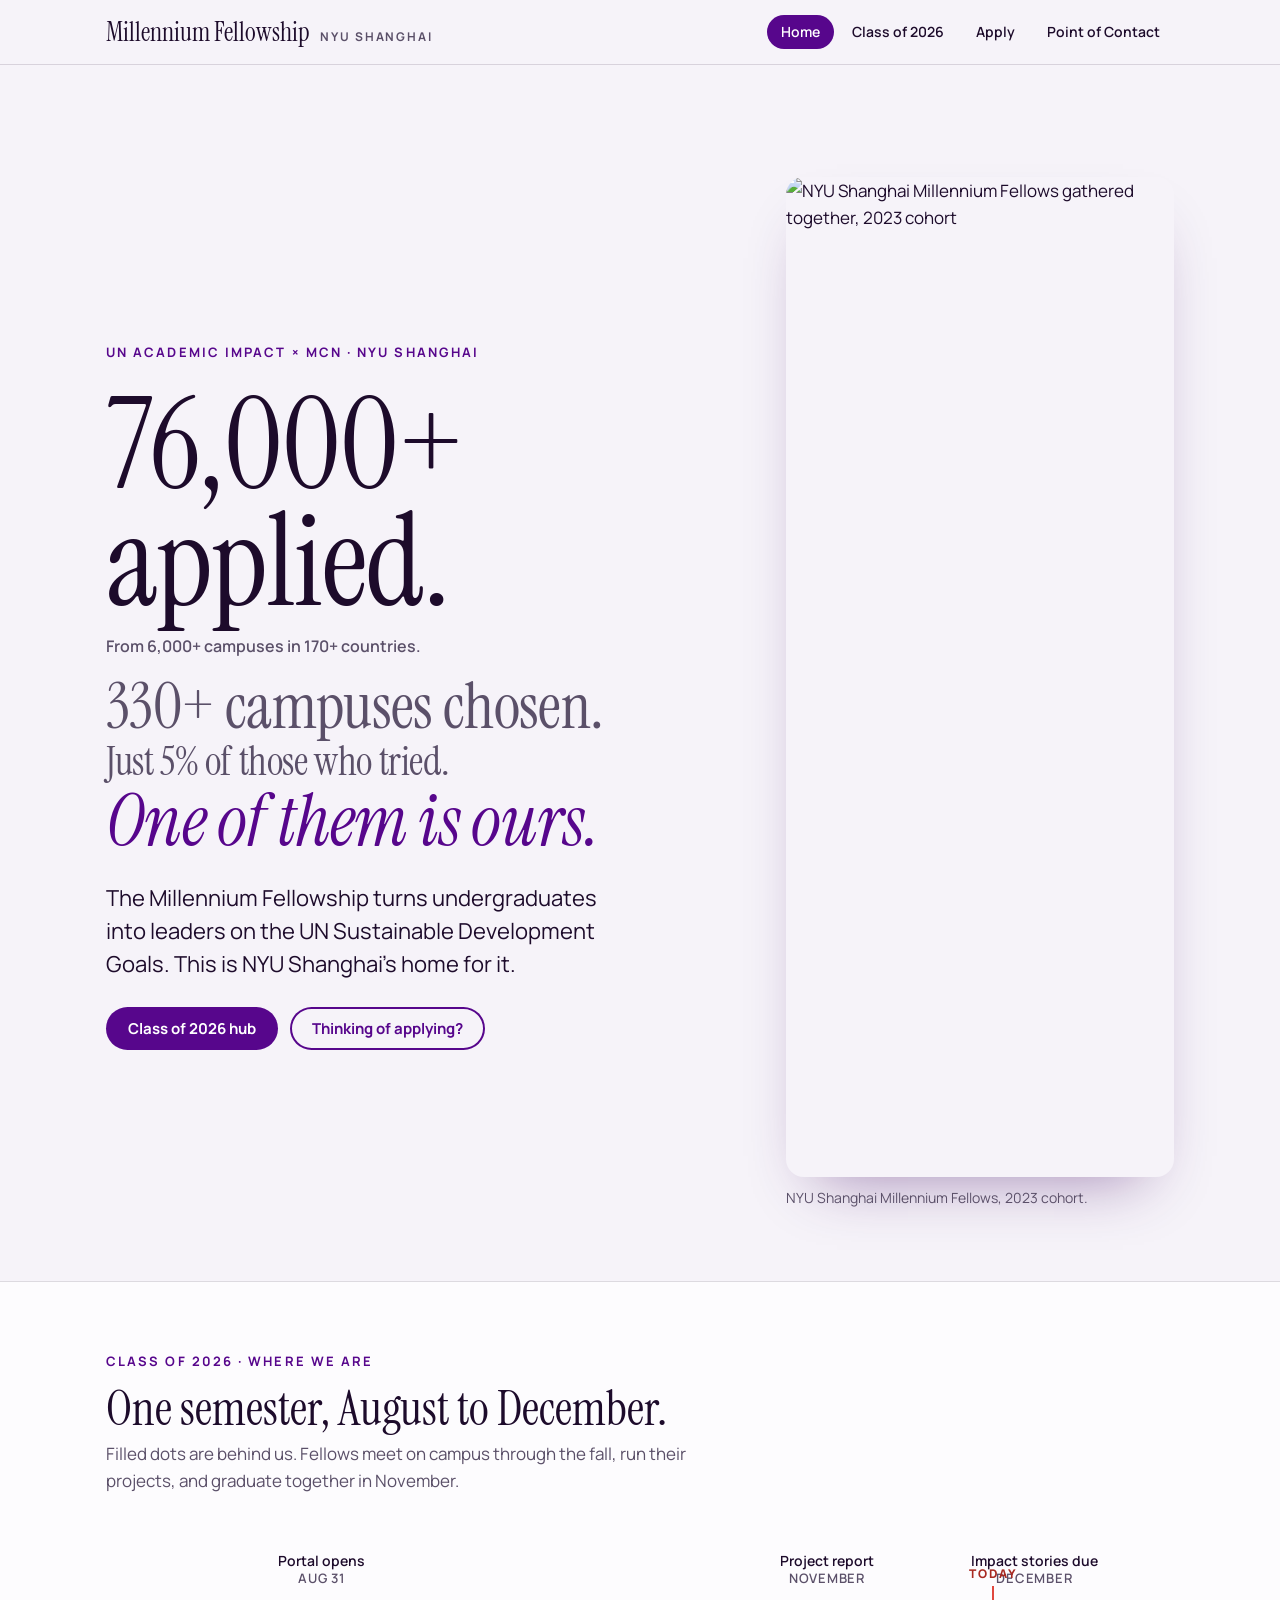
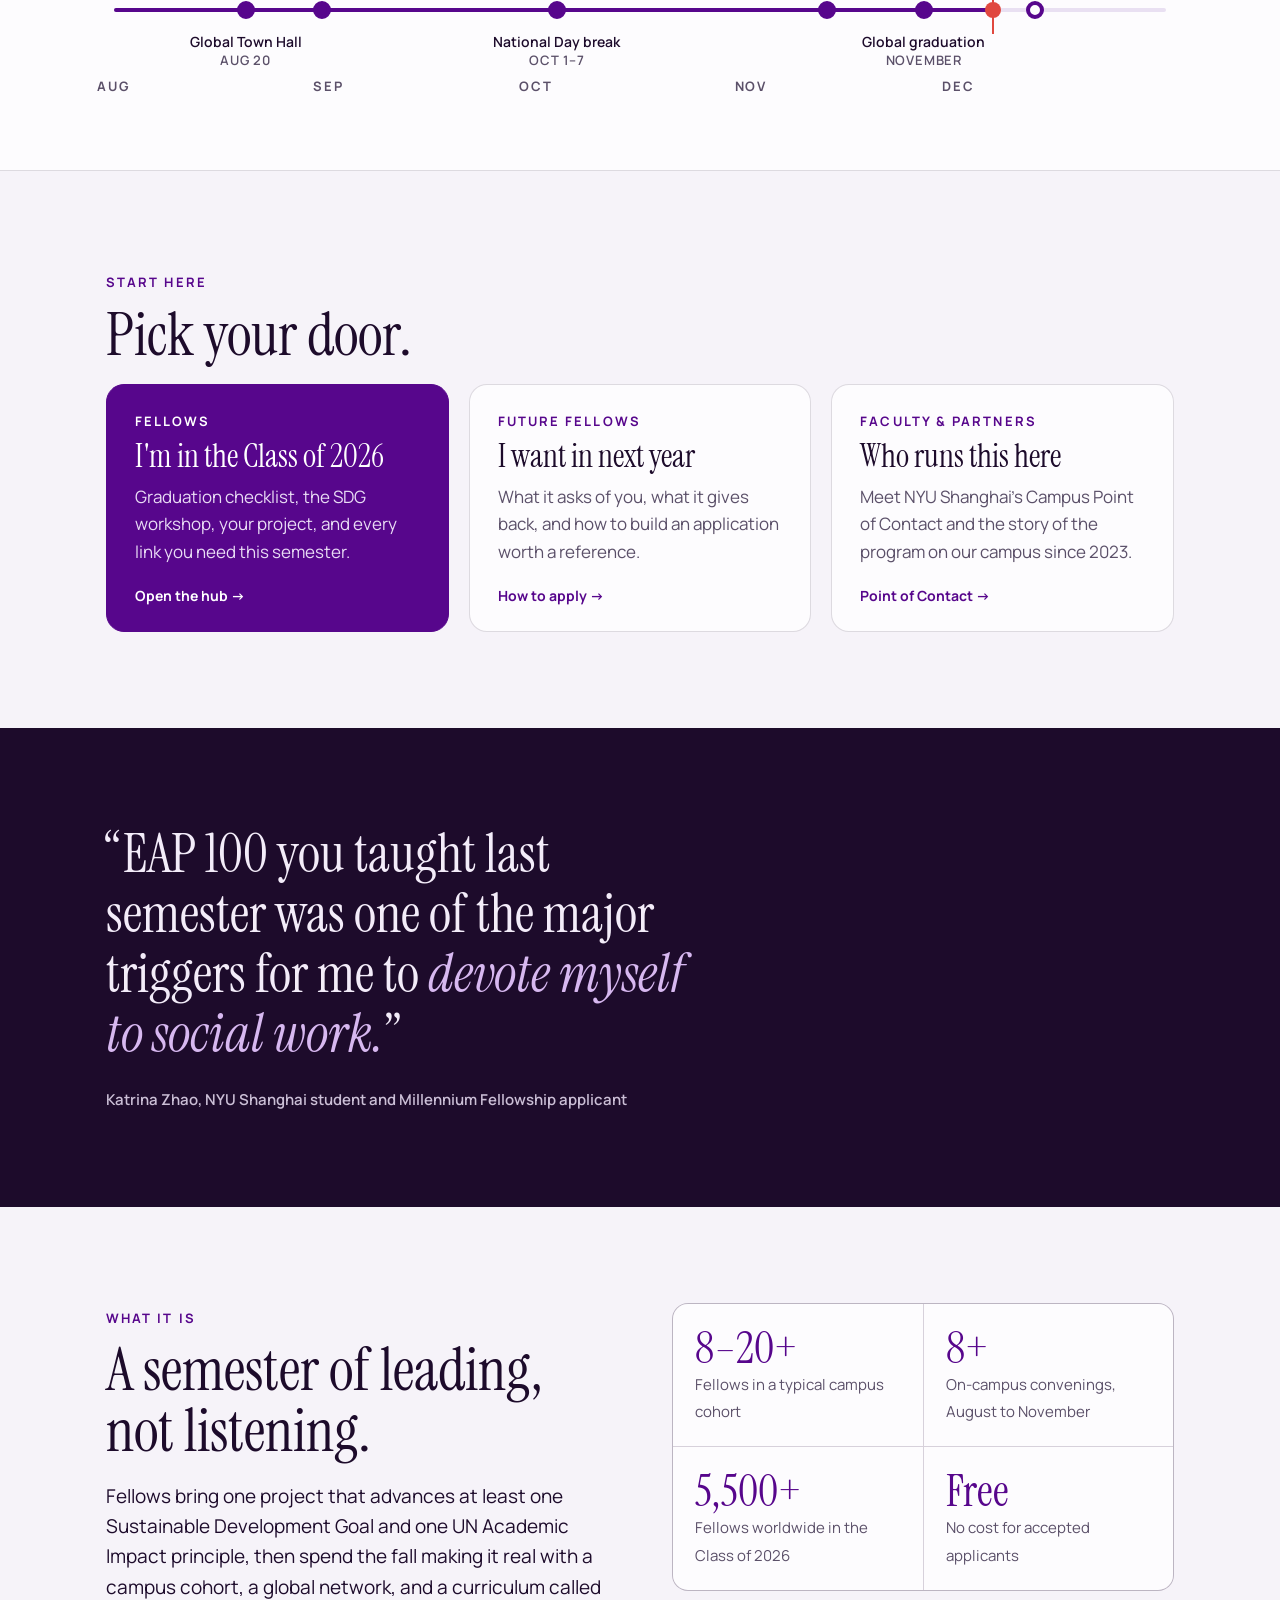
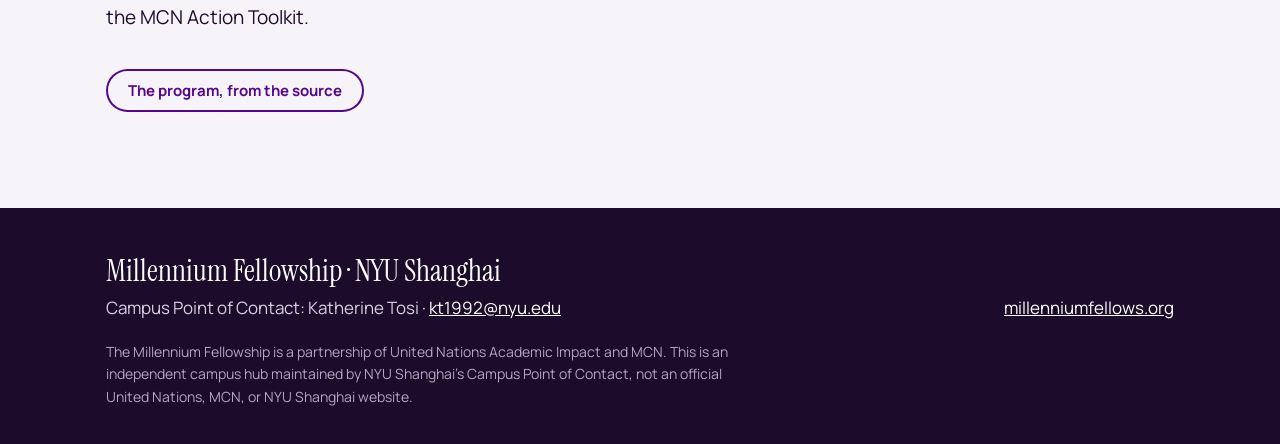
==== index.html @ 7c90a8a5 "Build NYU Shanghai Millennium Fellowship hub: homepage, styles, timeline script" ====
<!DOCTYPE html>
<html lang="en">
<head>
<meta charset="utf-8">
<meta name="viewport" content="width=device-width, initial-scale=1">
<title>Millennium Fellowship · NYU Shanghai</title>
<meta name="description" content="NYU Shanghai's campus hub for the UN Academic Impact and MCN Millennium Fellowship: the Class of 2026, how to apply, and who to talk to.">
<meta property="og:title" content="Millennium Fellowship · NYU Shanghai">
<meta property="og:description" content="NYU Shanghai's campus hub for the UN Academic Impact and MCN Millennium Fellowship: the Class of 2026, how to apply, and who to talk to.">
<meta property="og:image" content="https://thefutureofwork.github.io/katherinetosi/millennium-fellowship.jpg.png">
<meta name="theme-color" content="#57068c">
<link rel="preconnect" href="https://fonts.googleapis.com"><link rel="preconnect" href="https://fonts.gstatic.com" crossorigin><link rel="stylesheet" href="https://fonts.googleapis.com/css2?family=Instrument+Serif:ital@0;1&family=Manrope:wght@400;600;700;800&display=swap">
<link rel="stylesheet" href="style.css">
</head>
<body>
<a class="skip" href="#main">Skip to content</a>
<header class="mast"><div class="wrap mast-in">
<a class="brand" href="index.html"><b>Millennium Fellowship</b><span>NYU Shanghai</span></a>
<nav aria-label="Main"><a href="index.html" aria-current="page">Home</a><a href="cohort.html">Class of 2026</a><a href="apply.html">Apply</a><a href="contact.html">Point of Contact</a></nav>
</div></header>
<main id="main">
<section class="hero"><div class="wrap hero-grid">
<div>
<span class="label">UN Academic Impact × MCN · NYU Shanghai</span>
<ol class="funnel" aria-label="Class of 2026 selection">
<li>76,000+ applied.<small>From 6,000+ campuses in 170+ countries.</small></li>
<li>330+ campuses chosen.</li>
<li>Just 5% of those who tried.</li>
<li>One of them is ours.</li>
</ol>
<p class="lede">The Millennium Fellowship turns undergraduates into leaders on the UN Sustainable Development Goals. This is NYU Shanghai's home for it.</p>
<div class="btns"><a class="btn" href="cohort.html">Class of 2026 hub</a><a class="btn ghost" href="apply.html">Thinking of applying?</a></div>
</div>
<div class="hero-photo"><figure>
<img src="https://thefutureofwork.github.io/katherinetosi/millennium-fellowship.jpg.png" alt="NYU Shanghai Millennium Fellows gathered together, 2023 cohort" width="800" height="1000">
<figcaption>NYU Shanghai Millennium Fellows, 2023 cohort.</figcaption>
</figure></div>
</div></section>
<section class="semester" aria-labelledby="sem-h"><div class="wrap">
<span class="label">Class of 2026 · where we are</span>
<h2 id="sem-h">One semester, August to December.</h2>
<p class="sub">Filled dots are behind us. Fellows meet on campus through the fall, run their projects, and graduate together in November.</p>
<div class="track" role="img" aria-label="Class of 2026 timeline: Global Town Hall August 20, portal opens August 31, National Day break October 1 to 7, project report and global graduation in November, impact stories submitted by December.">
<div class="rail"></div><div class="done"></div>
<span class="month" data-date="2026-08-01" aria-hidden="true">Aug</span><span class="month" data-date="2026-09-01" aria-hidden="true">Sep</span><span class="month" data-date="2026-10-01" aria-hidden="true">Oct</span><span class="month" data-date="2026-11-01" aria-hidden="true">Nov</span><span class="month" data-date="2026-12-01" aria-hidden="true">Dec</span>
<div class="stop" data-date="2026-08-20"><span>Global Town Hall<em>Aug 20</em></span></div>
<div class="stop up" data-date="2026-08-31"><span>Portal opens<em>Aug 31</em></span></div>
<div class="stop" data-date="2026-10-04"><span>National Day break<em>Oct 1–7</em></span></div>
<div class="stop up" data-date="2026-11-12"><span>Project report<em>November</em></span></div>
<div class="stop" data-date="2026-11-26"><span>Global graduation<em>November</em></span></div>
<div class="stop up" data-date="2026-12-12"><span>Impact stories due<em>December</em></span></div>
<div class="now" aria-hidden="true"><b>Today</b></div>
</div>
</div></section>
<section class="section"><div class="wrap">
<span class="label">Start here</span>
<h2>Pick your door.</h2>
<div class="doors">
<a class="door feature" href="cohort.html"><span class="label">Fellows</span><h3>I'm in the Class of 2026</h3><p>Graduation checklist, the SDG workshop, your project, and every link you need this semester.</p><span class="go">Open the hub →</span></a>
<a class="door" href="apply.html"><span class="label">Future fellows</span><h3>I want in next year</h3><p>What it asks of you, what it gives back, and how to build an application worth a reference.</p><span class="go">How to apply →</span></a>
<a class="door" href="contact.html"><span class="label">Faculty &amp; partners</span><h3>Who runs this here</h3><p>Meet NYU Shanghai's Campus Point of Contact and the story of the program on our campus since 2023.</p><span class="go">Point of Contact →</span></a>
</div>
</div></section>
<section class="quote"><div class="wrap">
<blockquote>“EAP 100 you taught last semester was one of the major triggers for me to <em>devote myself to social work.</em>”</blockquote>
<cite>Katrina Zhao, NYU Shanghai student and Millennium Fellowship applicant</cite>
</div></section>
<section class="section"><div class="wrap split">
<div>
<span class="label">What it is</span>
<h2>A semester of leading, not listening.</h2>
<p class="intro">Fellows bring one project that advances at least one Sustainable Development Goal and one UN Academic Impact principle, then spend the fall making it real with a campus cohort, a global network, and a curriculum called the MCN Action Toolkit.</p>
<a class="btn ghost" href="https://www.millenniumfellows.org/fellowship" target="_blank" rel="noopener">The program, from the source</a>
</div>
<div class="facts">
<div><b>8–20+</b><span>Fellows in a typical campus cohort</span></div>
<div><b>8+</b><span>On-campus convenings, August to November</span></div>
<div><b>5,500+</b><span>Fellows worldwide in the Class of 2026</span></div>
<div><b>Free</b><span>No cost for accepted applicants</span></div>
</div>
</div></section>

</main>
<footer><div class="wrap">
<div class="foot">
<div><b>Millennium Fellowship · NYU Shanghai</b>Campus Point of Contact: Katherine Tosi · <a href="mailto:kt1992@nyu.edu">kt1992@nyu.edu</a></div>
<div><a href="https://www.millenniumfellows.org/" target="_blank" rel="noopener">millenniumfellows.org</a></div>
</div>
<small>The Millennium Fellowship is a partnership of United Nations Academic Impact and MCN. This is an independent campus hub maintained by NYU Shanghai's Campus Point of Contact, not an official United Nations, MCN, or NYU Shanghai website.</small>
</div></footer>
<script src="site.js"></script>
</body>
</html>
---- style.css ----
/* NYU Shanghai · Millennium Fellowship hub
   Type: Instrument Serif (display) + Manrope (text/UI)
   Color: NYU violet leads; coral marks "now" only. */
:root{
  --violet:#57068c; --violet-deep:#3b0460; --ink:#1d0b2b; --paper:#f6f3f9; --card:#fdfcfe;
  --muted:#5b5069; --line:rgba(29,11,43,.14); --coral:#e0483f; --coral-text:#a82a22; --lilac:#e9e0f2;
  --serif:"Instrument Serif",Georgia,serif; --sans:"Manrope",system-ui,sans-serif;
}
*{box-sizing:border-box}
html{scroll-behavior:smooth}
body{margin:0;background:var(--paper);color:var(--ink);font:17px/1.6 var(--sans);-webkit-font-smoothing:antialiased}
img{max-width:100%;display:block}
a{color:var(--violet)}
a:focus-visible,button:focus-visible,summary:focus-visible,input:focus-visible{outline:3px solid var(--coral);outline-offset:3px;border-radius:4px}
.wrap{max-width:1180px;margin:0 auto;padding:0 clamp(20px,5vw,56px)}
.skip{position:absolute;left:-999px;top:8px;background:var(--ink);color:#fff;padding:10px 16px;z-index:50}
.skip:focus{left:12px}
.label{font:700 13px/1.3 var(--sans);letter-spacing:.16em;text-transform:uppercase;color:var(--violet)}

/* masthead */
.mast{position:sticky;top:0;z-index:20;background:rgba(246,243,249,.94);backdrop-filter:blur(10px);border-bottom:1px solid var(--line)}
.mast-in{display:flex;align-items:center;justify-content:space-between;gap:20px;min-height:64px}
.brand{display:flex;align-items:baseline;gap:10px;text-decoration:none;color:var(--ink)}
.brand b{font:400 26px/1 var(--serif)}
.brand span{font:700 12px/1 var(--sans);letter-spacing:.16em;text-transform:uppercase;color:var(--muted)}
.mast nav{display:flex;gap:4px;overflow-x:auto}
.mast nav a{font:600 14px/1 var(--sans);color:var(--ink);text-decoration:none;padding:10px 14px;border-radius:999px;white-space:nowrap}
.mast nav a:hover{background:var(--lilac)}
.mast nav a[aria-current="page"]{background:var(--violet);color:#fff}
@media(max-width:820px){.mast-in{flex-direction:column;align-items:flex-start;gap:6px;padding-top:12px;padding-bottom:10px}.brand span{display:none}.mast nav{max-width:calc(100% + 14px);margin-left:-14px}}

/* hero funnel */
.hero{padding:clamp(56px,9vw,112px) 0 clamp(40px,6vw,72px)}
.hero-grid{display:grid;grid-template-columns:minmax(0,1.35fr) minmax(0,.85fr);gap:clamp(32px,5vw,72px);align-items:center}
.funnel{margin:22px 0 0;padding:0;list-style:none}
.funnel li{font-family:var(--serif);line-height:.92;letter-spacing:-.01em;opacity:0;transform:translateY(14px);animation:rise .9s cubic-bezier(.2,.7,.2,1) forwards}
.funnel li:nth-child(1){font-size:clamp(58px,10vw,132px);animation-delay:.05s}
.funnel li:nth-child(2){font-size:clamp(36px,5vw,66px);color:var(--muted);animation-delay:.35s}
.funnel li:nth-child(3){font-size:clamp(26px,3.2vw,40px);margin-top:.15em;color:var(--muted);animation-delay:.65s}
.funnel li:nth-child(4){font-size:clamp(40px,5.6vw,74px);color:var(--violet);font-style:italic;margin-top:.12em;animation-delay:1s}
.funnel small{display:block;font:600 16px/1.4 var(--sans);letter-spacing:0;color:var(--muted);margin:14px 0 20px}
@keyframes rise{to{opacity:1;transform:none}}
.hero-photo figure{margin:0}
.hero-photo img{border-radius:18px;aspect-ratio:4/5;object-fit:cover;width:100%;box-shadow:0 30px 60px -30px rgba(59,4,96,.45)}
.hero-photo figcaption{font-size:14px;color:var(--muted);margin-top:10px}
.lede{font-size:clamp(19px,2vw,22px);line-height:1.5;max-width:40ch;margin:28px 0 0}
@media(max-width:900px){.hero-grid{grid-template-columns:minmax(0,1fr)}.hero-photo img{aspect-ratio:16/10}}

/* semester line: the signature */
.semester{padding:clamp(40px,6vw,64px) 0;border-top:1px solid var(--line);border-bottom:1px solid var(--line);background:var(--card)}
.semester h2{font:400 clamp(32px,4vw,48px)/1.05 var(--serif);margin:10px 0 6px}
.semester p.sub{color:var(--muted);margin:0 0 36px;max-width:60ch}
.track{position:relative;height:176px;margin:0 8px}
.track .rail{position:absolute;left:0;right:0;top:78px;height:4px;border-radius:4px;background:var(--lilac)}
.track .done{position:absolute;left:0;top:78px;height:4px;border-radius:4px;background:var(--violet);width:0;transition:width 1.6s cubic-bezier(.2,.7,.2,1)}
.month{position:absolute;top:150px;transform:translateX(-50%);font:700 13px/1 var(--sans);letter-spacing:.14em;text-transform:uppercase;color:var(--muted)}
.stop{position:absolute;top:71px;width:18px;height:18px;margin-left:-9px;border-radius:50%;background:var(--card);border:4px solid var(--violet)}
.stop span{position:absolute;top:28px;left:50%;transform:translateX(-50%);width:max-content;max-width:150px;text-align:center;font:600 14px/1.3 var(--sans);color:var(--ink)}
.stop.up span{top:auto;bottom:28px}
.stop em{display:block;font:600 13px/1.3 var(--sans);font-style:normal;letter-spacing:.06em;text-transform:uppercase;color:var(--muted)}
.stop.past{background:var(--violet)}
.now{position:absolute;top:56px;margin-left:-1px;width:2px;height:48px;background:var(--coral);opacity:0;transition:left 1.6s cubic-bezier(.2,.7,.2,1),opacity .4s}
.now::before{content:"";position:absolute;left:-7px;top:16px;width:16px;height:16px;border-radius:50%;background:var(--coral);box-shadow:0 0 0 0 rgba(224,72,63,.5);animation:pulse 2.6s ease-out infinite}
.now b{position:absolute;top:-18px;left:50%;transform:translateX(-50%);font:800 12px/1 var(--sans);letter-spacing:.16em;text-transform:uppercase;color:var(--coral-text);white-space:nowrap}
@keyframes pulse{0%{box-shadow:0 0 0 0 rgba(224,72,63,.45)}80%,100%{box-shadow:0 0 0 14px rgba(224,72,63,0)}}
@media(prefers-reduced-motion:reduce){*{animation:none!important;transition:none!important}.funnel li{opacity:1;transform:none}}
@media(max-width:700px){
  .track{height:auto;margin:0;padding-left:28px}
  .track .rail,.track .done{left:6px;right:auto;top:0;bottom:0;width:4px;height:auto}
  .track .done{height:0;width:4px;transition:height 1.6s cubic-bezier(.2,.7,.2,1)}
  .month{display:none}
  .stop{position:relative;top:auto;left:auto!important;margin:0 0 38px -31px;display:block}
  .stop span,.stop.up span{position:absolute;top:-4px;bottom:auto;left:30px;transform:none;text-align:left;max-width:none}
  .now{display:none}
}

/* sections */
.section{padding:clamp(56px,8vw,96px) 0}
.section h2{font:400 clamp(36px,5vw,60px)/1.02 var(--serif);margin:10px 0 18px;max-width:18ch}
.section .intro{font-size:19px;max-width:58ch;color:var(--ink);margin:0 0 36px}
.doors{display:grid;grid-template-columns:repeat(3,1fr);gap:20px}
.door{display:flex;flex-direction:column;gap:10px;padding:28px;border-radius:18px;background:var(--card);border:1px solid var(--line);text-decoration:none;color:var(--ink);transition:transform .25s,box-shadow .25s,border-color .25s}
.door:hover{transform:translateY(-4px);box-shadow:0 22px 40px -26px rgba(59,4,96,.5);border-color:var(--violet)}
.door h3{font:400 32px/1.05 var(--serif);margin:0}
.door p{margin:0;color:var(--muted)}
.door .go{margin-top:auto;padding-top:14px;font:700 14px/1 var(--sans);color:var(--violet)}
.door.feature{background:var(--violet);color:#fff;border-color:var(--violet)}
.door.feature p{color:#e9dcf5}.door.feature .go,.door.feature .label{color:#fff}
@media(max-width:900px){.doors{grid-template-columns:1fr}}

.quote{background:var(--ink);color:#f3ecf9;padding:clamp(56px,8vw,96px) 0}
.quote blockquote{margin:0;font:400 clamp(30px,4.2vw,54px)/1.12 var(--serif);max-width:24ch}
.quote blockquote em{color:#d7b8f0}
.quote cite{display:block;margin-top:24px;font:600 15px/1.5 var(--sans);font-style:normal;color:#cbbfd6}

.split{display:grid;grid-template-columns:1fr 1fr;gap:clamp(32px,5vw,72px);align-items:start}
@media(max-width:900px){.split{grid-template-columns:minmax(0,1fr)}}
.facts{display:grid;grid-template-columns:repeat(2,1fr);gap:1px;background:var(--line);border:1px solid var(--line);border-radius:16px;overflow:hidden}
.facts div{background:var(--card);padding:22px}
.facts b{display:block;font:400 44px/1 var(--serif);color:var(--violet)}
.facts span{font-size:15px;color:var(--muted)}

/* page head */
.pagehead{padding:clamp(56px,8vw,96px) 0 clamp(28px,4vw,44px)}
.pagehead h1{font:400 clamp(48px,8vw,104px)/.95 var(--serif);margin:12px 0 18px;letter-spacing:-.01em}
.pagehead h1 em{color:var(--violet)}
.pagehead p{font-size:clamp(19px,2vw,22px);max-width:52ch;margin:0}

/* checklist */
.checklist{list-style:none;margin:0;padding:0;display:grid;gap:10px}
.checklist li{background:var(--card);border:1px solid var(--line);border-radius:14px}
.checklist label{display:grid;grid-template-columns:28px 1fr auto;gap:14px;align-items:start;padding:16px 18px;cursor:pointer}
.checklist input{appearance:none;width:24px;height:24px;margin:2px 0 0;border:2px solid var(--violet);border-radius:7px;display:grid;place-content:center;cursor:pointer;transition:background .2s}
.checklist input::after{content:"";width:11px;height:6px;border-left:3px solid #fff;border-bottom:3px solid #fff;transform:rotate(-45deg) translate(1px,-1px) scale(0);transition:transform .2s}
.checklist input:checked{background:var(--violet)}
.checklist input:checked::after{transform:rotate(-45deg) translate(1px,-1px) scale(1)}
.checklist strong{display:block;font-weight:700}
.checklist small{display:block;color:var(--muted);font-size:15px}
.checklist .when{font:700 13px/1.4 var(--sans);letter-spacing:.08em;text-transform:uppercase;color:var(--muted);white-space:nowrap}
.checklist li:has(input:checked) strong{text-decoration:line-through;text-decoration-color:var(--violet);text-decoration-thickness:2px}
.progress{font:600 15px/1 var(--sans);color:var(--muted);margin:0 0 16px}
.progress b{color:var(--violet)}
.tag{display:inline-block;font:700 12px/1 var(--sans);letter-spacing:.08em;text-transform:uppercase;background:var(--lilac);color:var(--violet-deep);padding:5px 8px;border-radius:6px;margin-top:6px}

.panel{background:var(--card);border:1px solid var(--line);border-radius:18px;padding:clamp(24px,3vw,36px)}
.panel h3{font:400 30px/1.1 var(--serif);margin:0 0 10px}
.panel ul{padding-left:20px;margin:10px 0 0}.panel li{margin:6px 0}
.panel.violet{background:var(--violet);color:#fff;border-color:var(--violet)}
.panel.violet a{color:#fff}.panel.violet .label{color:#e5d2f5}

.links{display:grid;grid-template-columns:repeat(auto-fill,minmax(260px,1fr));gap:14px}
.links a{display:block;padding:18px 20px;border-radius:14px;background:var(--card);border:1px solid var(--line);text-decoration:none;color:var(--ink);transition:border-color .2s,transform .2s}
.links a:hover{border-color:var(--violet);transform:translateY(-2px)}
.links b{display:block;font-weight:700}
.links span{font-size:15px;color:var(--muted)}

.steps{list-style:none;counter-reset:s;margin:0;padding:0;display:grid;gap:18px}
.steps li{counter-increment:s;display:grid;grid-template-columns:72px 1fr;gap:18px;padding:24px;background:var(--card);border:1px solid var(--line);border-radius:18px}
.steps li::before{content:counter(s);font:400 64px/.8 var(--serif);color:var(--violet)}
.steps h3{margin:0 0 6px;font:700 19px/1.3 var(--sans)}
.steps p{margin:0;color:var(--muted)}

.faq details{border-top:1px solid var(--line);padding:4px 0}
.faq details:last-child{border-bottom:1px solid var(--line)}
.faq summary{cursor:pointer;list-style:none;display:flex;justify-content:space-between;gap:20px;padding:18px 0;font:400 26px/1.2 var(--serif)}
.faq summary::-webkit-details-marker{display:none}
.faq summary::after{content:"+";font:400 30px/1 var(--sans);color:var(--violet);transition:transform .25s}
.faq details[open] summary::after{transform:rotate(45deg)}
.faq details p{margin:0 0 20px;max-width:64ch;color:var(--ink)}

.btn{display:inline-flex;align-items:center;gap:10px;padding:14px 22px;border-radius:999px;background:var(--violet);color:#fff;text-decoration:none;font:700 15px/1 var(--sans);transition:background .2s,transform .2s}
.btn:hover{background:var(--violet-deep);transform:translateY(-2px)}
.btn.ghost{background:transparent;color:var(--violet);box-shadow:inset 0 0 0 2px var(--violet)}
.btn.ghost:hover{background:var(--lilac)}
.btns{display:flex;flex-wrap:wrap;gap:12px;margin-top:26px}

.arc{list-style:none;margin:0;padding:0;border-left:4px solid var(--lilac)}
.arc li{position:relative;padding:0 0 28px 28px}
.arc li::before{content:"";position:absolute;left:-12px;top:4px;width:20px;height:20px;border-radius:50%;background:var(--paper);border:4px solid var(--violet)}
.arc b{display:block;font:400 30px/1 var(--serif);color:var(--violet)}
.arc p{margin:6px 0 0}

footer{background:var(--ink);color:#d9cfe3;padding:48px 0 36px;margin-top:0}
.foot{display:flex;flex-wrap:wrap;justify-content:space-between;gap:24px;align-items:end}
footer b{font:400 30px/1 var(--serif);color:#fff;display:block;margin-bottom:8px}
footer a{color:#fff}
footer small{display:block;color:#b3a6c1;font-size:14px;margin-top:20px;max-width:70ch}
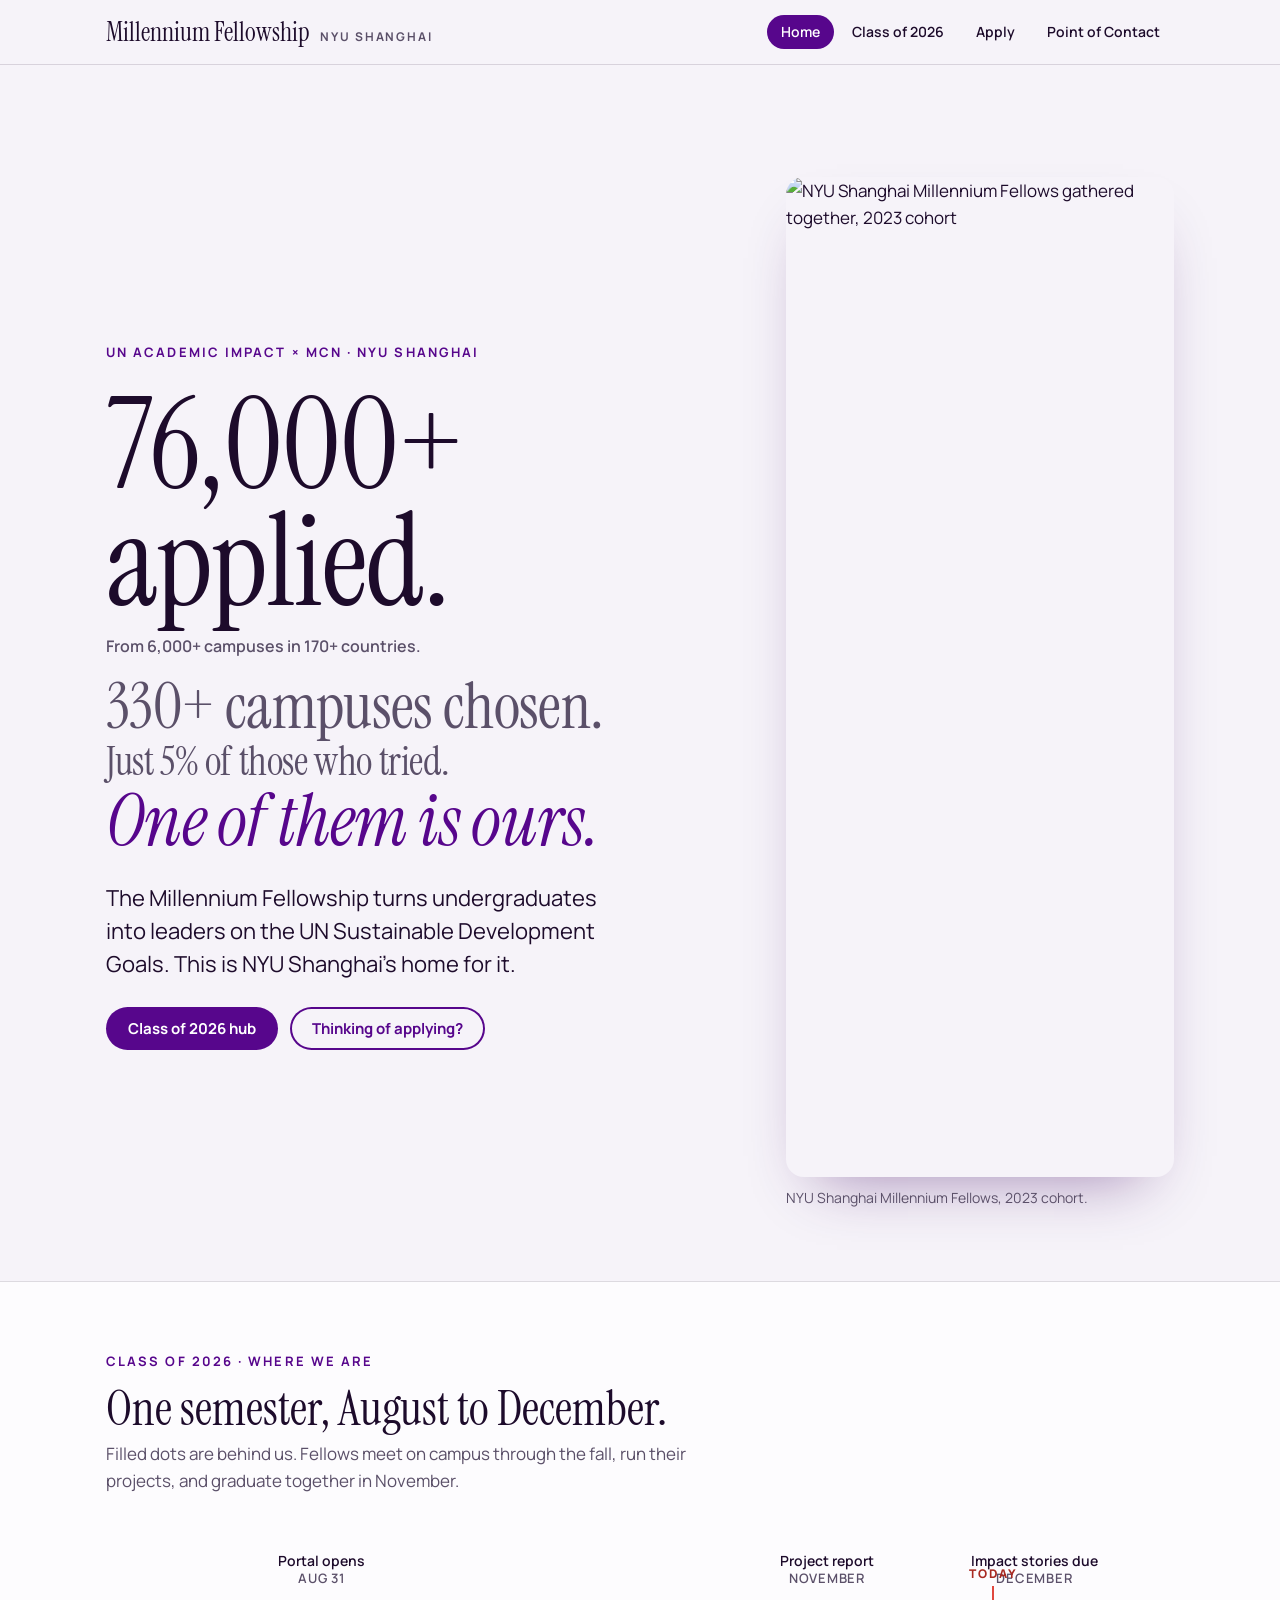
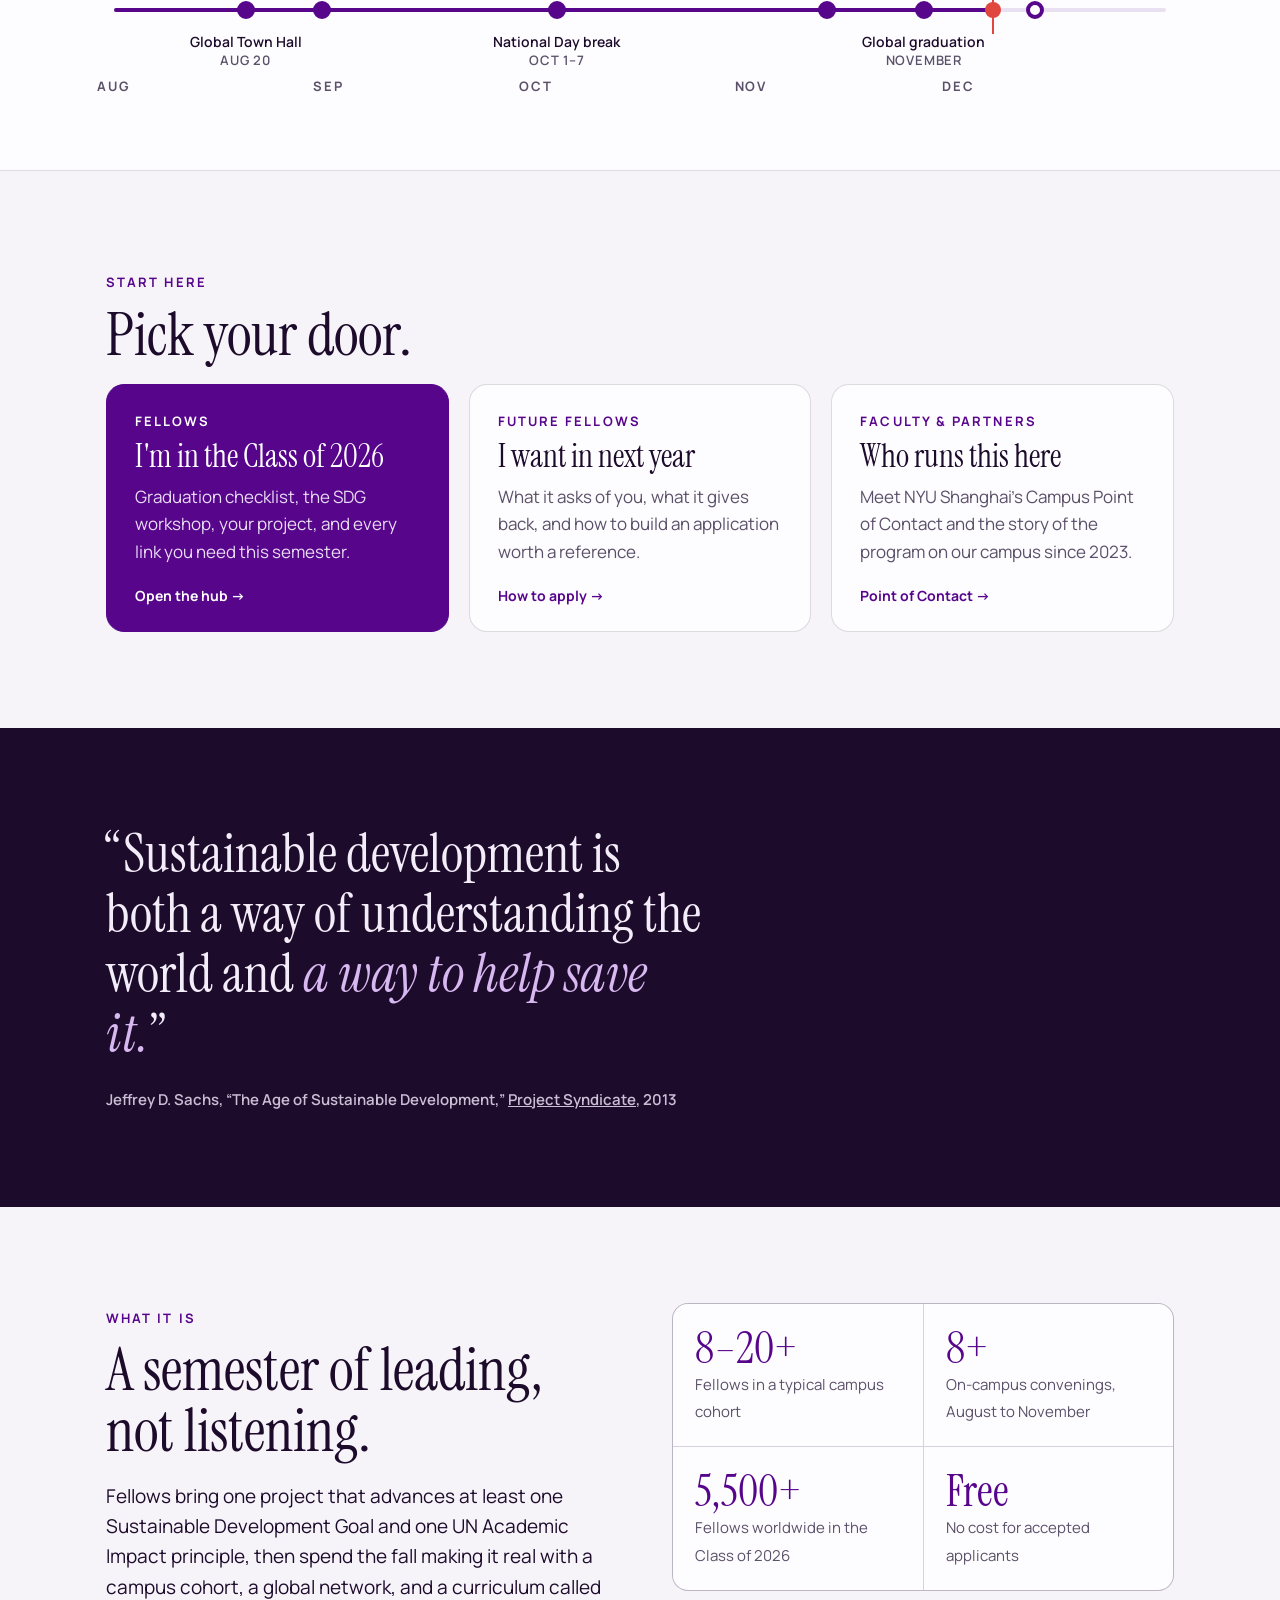
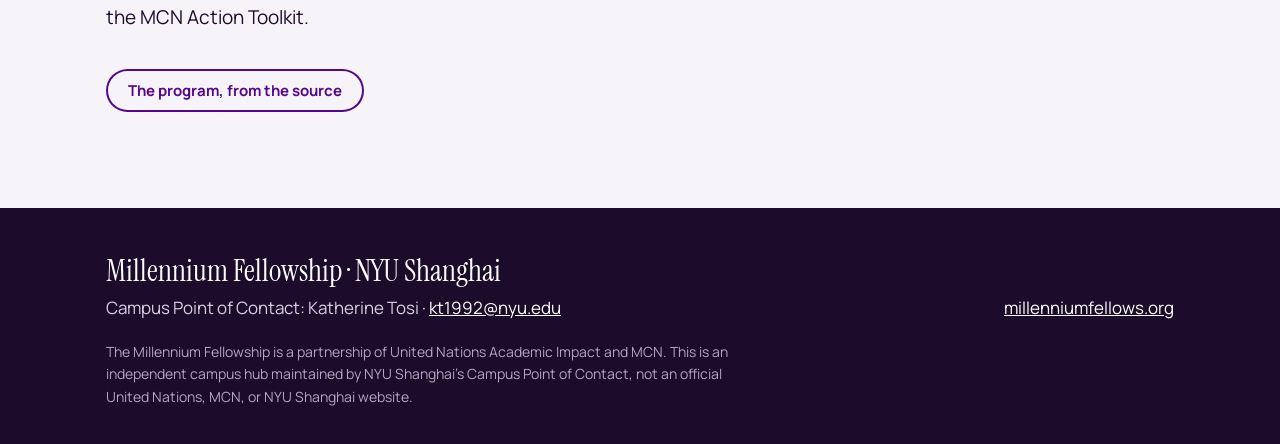
==== commit 5adff467: "Home: replace student quote with Jeffrey Sachs" ====
--- a/index.html
+++ b/index.html
@@ -62,8 +62,8 @@
 </div>
 </div></section>
 <section class="quote"><div class="wrap">
-<blockquote>“EAP 100 you taught last semester was one of the major triggers for me to <em>devote myself to social work.</em>”</blockquote>
-<cite>Katrina Zhao, NYU Shanghai student and Millennium Fellowship applicant</cite>
+<blockquote>“Sustainable development is both a way of understanding the world and <em>a way to help save it.</em>”</blockquote>
+<cite>Jeffrey D. Sachs, “The Age of Sustainable Development,” <a href="https://www.project-syndicate.org/commentary/jeffrey-d--sachs-proposes-a-new-curriculum-for-a-new-era" target="_blank" rel="noopener" style="color:inherit">Project Syndicate</a>, 2013</cite>
 </div></section>
 <section class="section"><div class="wrap split">
 <div>
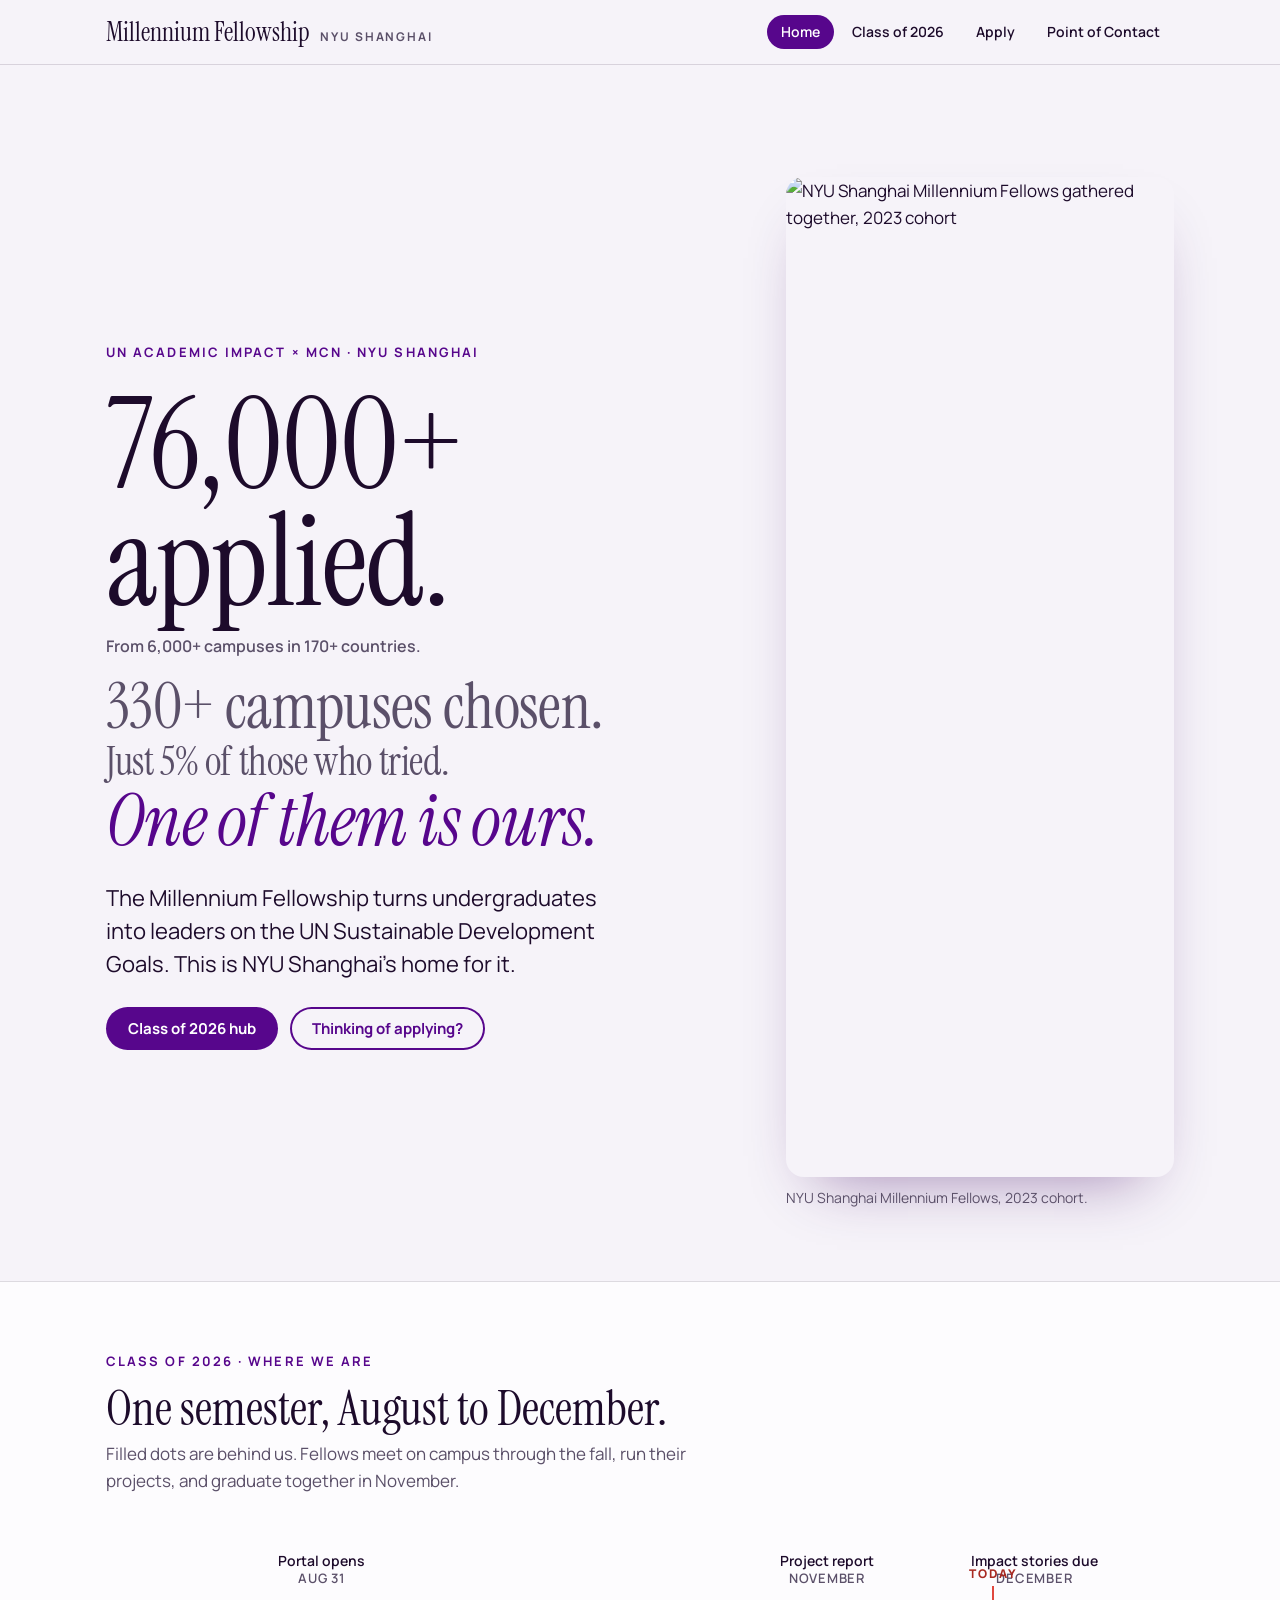
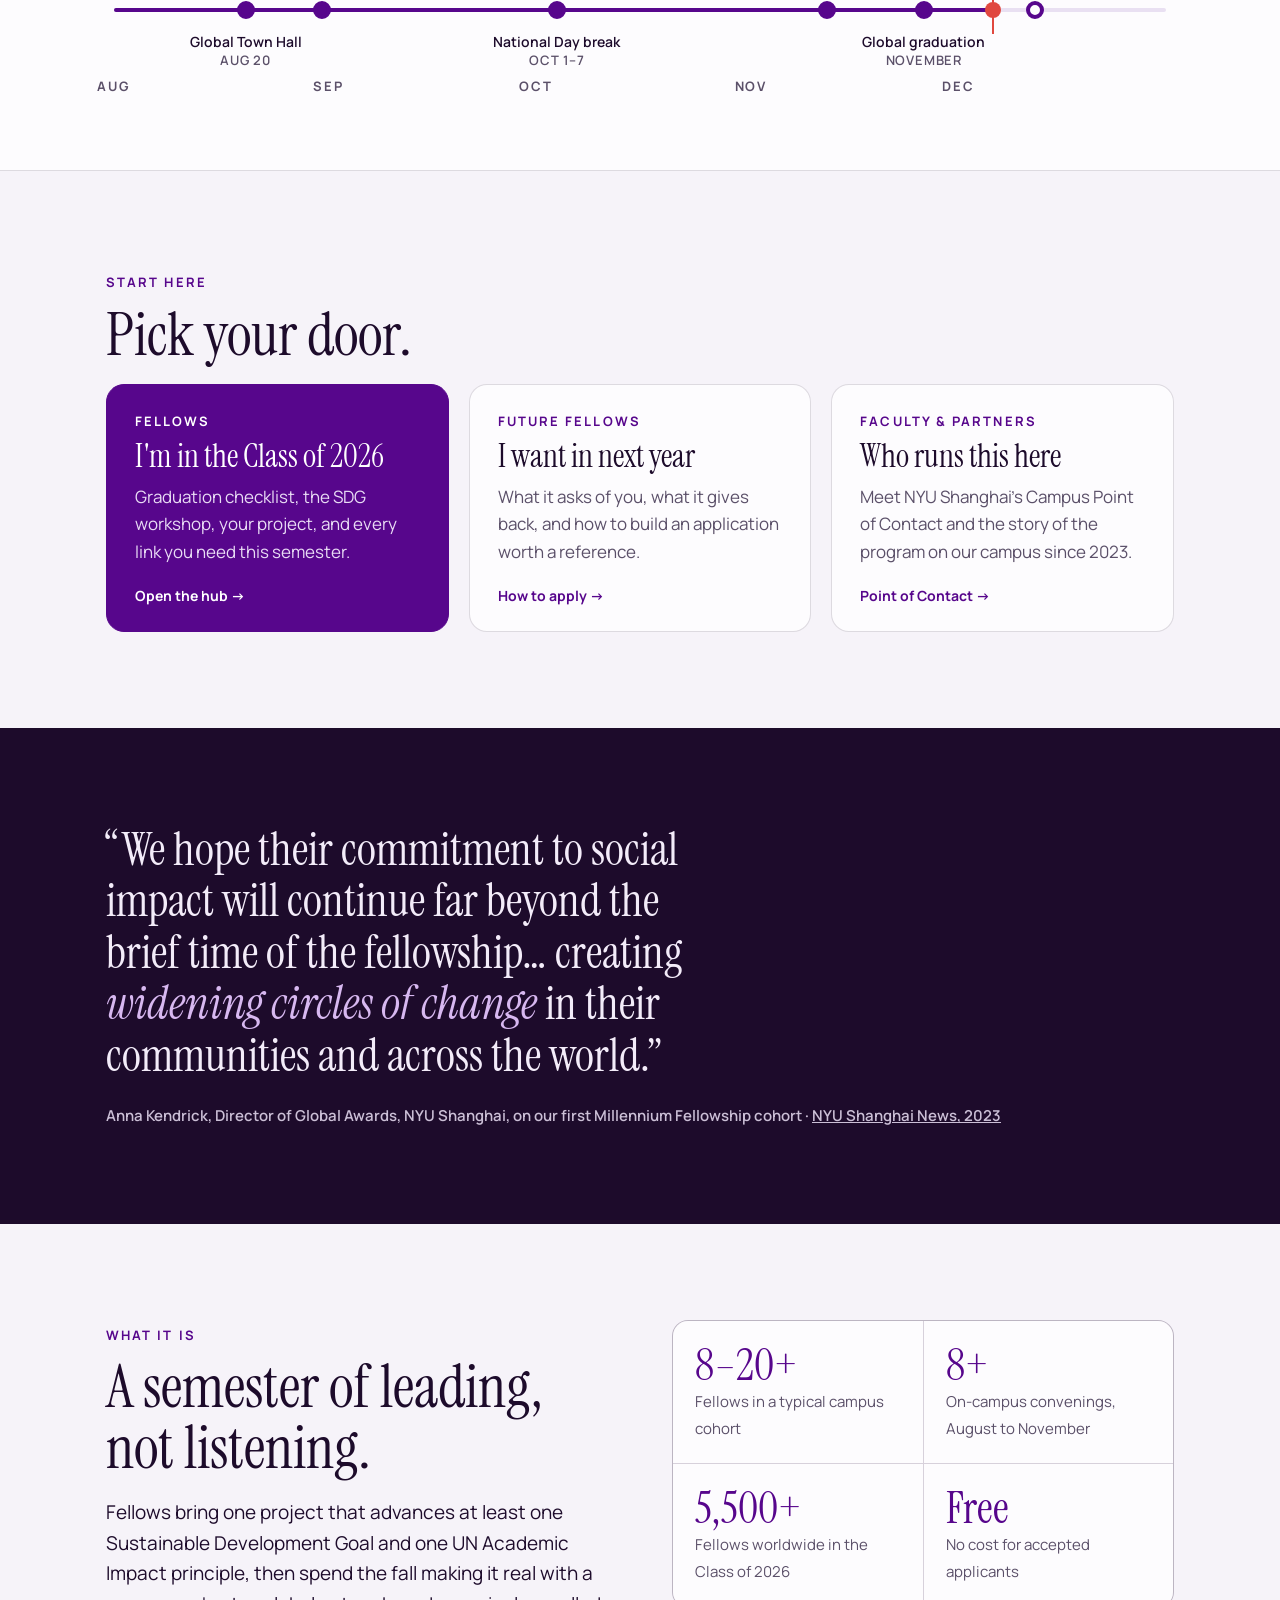
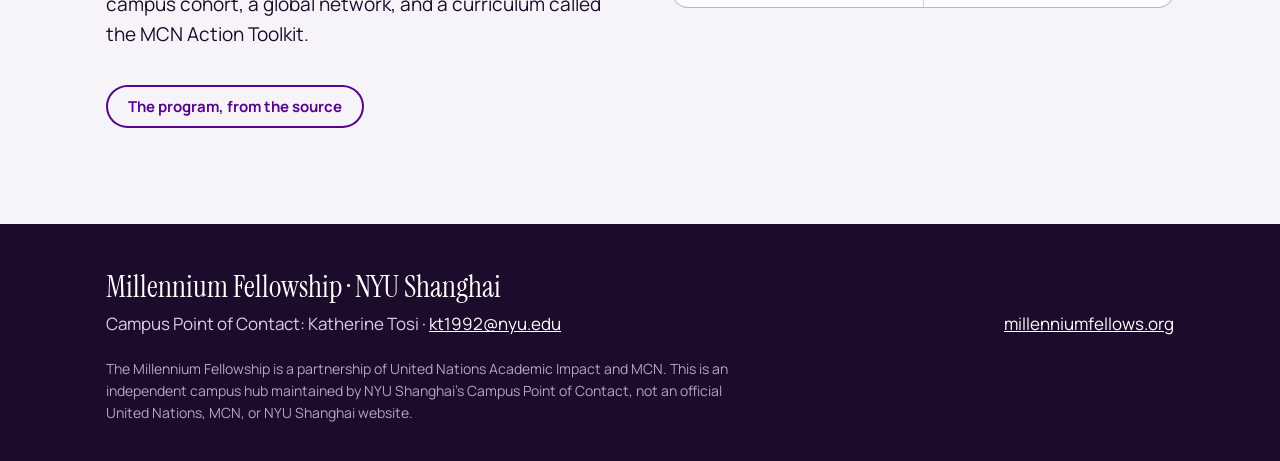
==== commit 75d07162: "Home: NYU Shanghai Global Awards quote" ====
--- a/index.html
+++ b/index.html
@@ -62,8 +62,8 @@
 </div>
 </div></section>
 <section class="quote"><div class="wrap">
-<blockquote>“Sustainable development is both a way of understanding the world and <em>a way to help save it.</em>”</blockquote>
-<cite>Jeffrey D. Sachs, “The Age of Sustainable Development,” <a href="https://www.project-syndicate.org/commentary/jeffrey-d--sachs-proposes-a-new-curriculum-for-a-new-era" target="_blank" rel="noopener" style="color:inherit">Project Syndicate</a>, 2013</cite>
+<blockquote style="font-size:clamp(28px,3.6vw,46px);max-width:30ch">“We hope their commitment to social impact will continue far beyond the brief time of the fellowship… creating <em>widening circles of change</em> in their communities and across the world.”</blockquote>
+<cite>Anna Kendrick, Director of Global Awards, NYU Shanghai, on our first Millennium Fellowship cohort · <a href="https://shanghai.nyu.edu/news/millennium-fellows-make-change-social-impact-forum" target="_blank" rel="noopener" style="color:inherit">NYU Shanghai News, 2023</a></cite>
 </div></section>
 <section class="section"><div class="wrap split">
 <div>
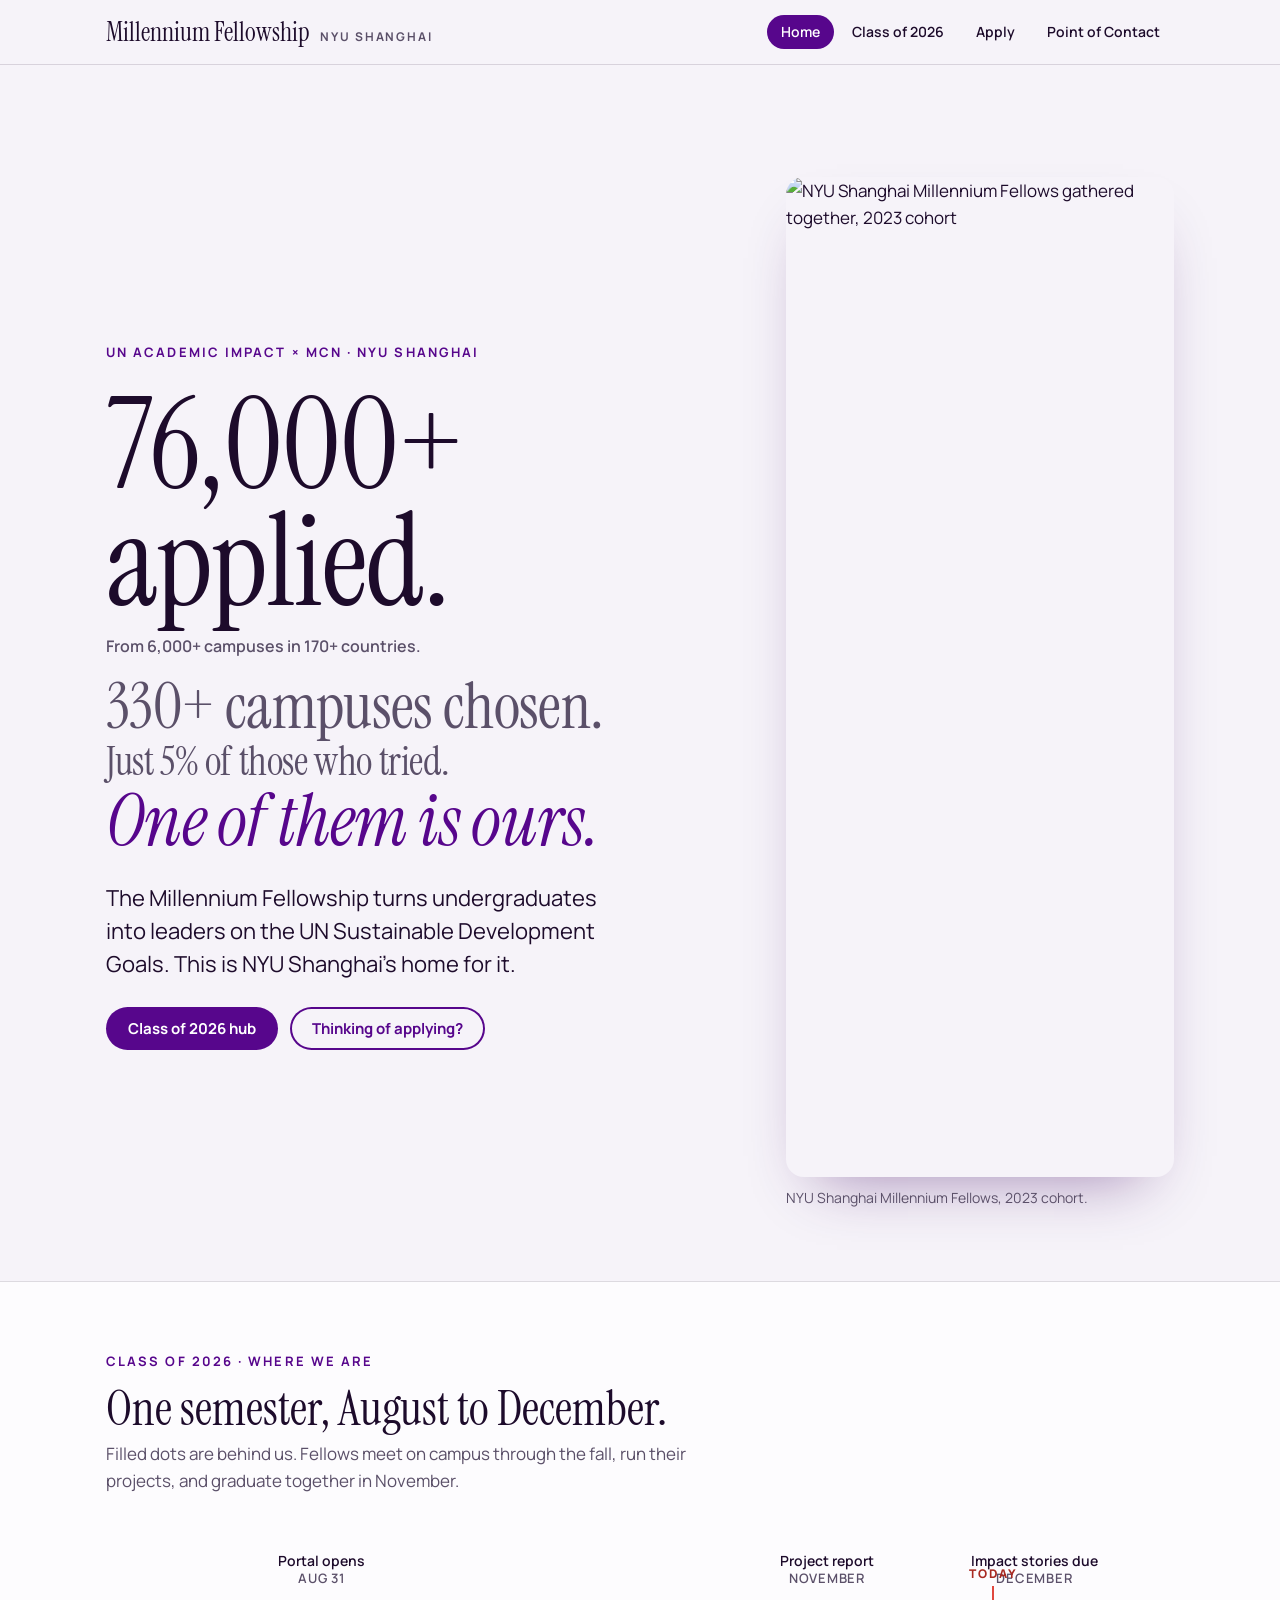
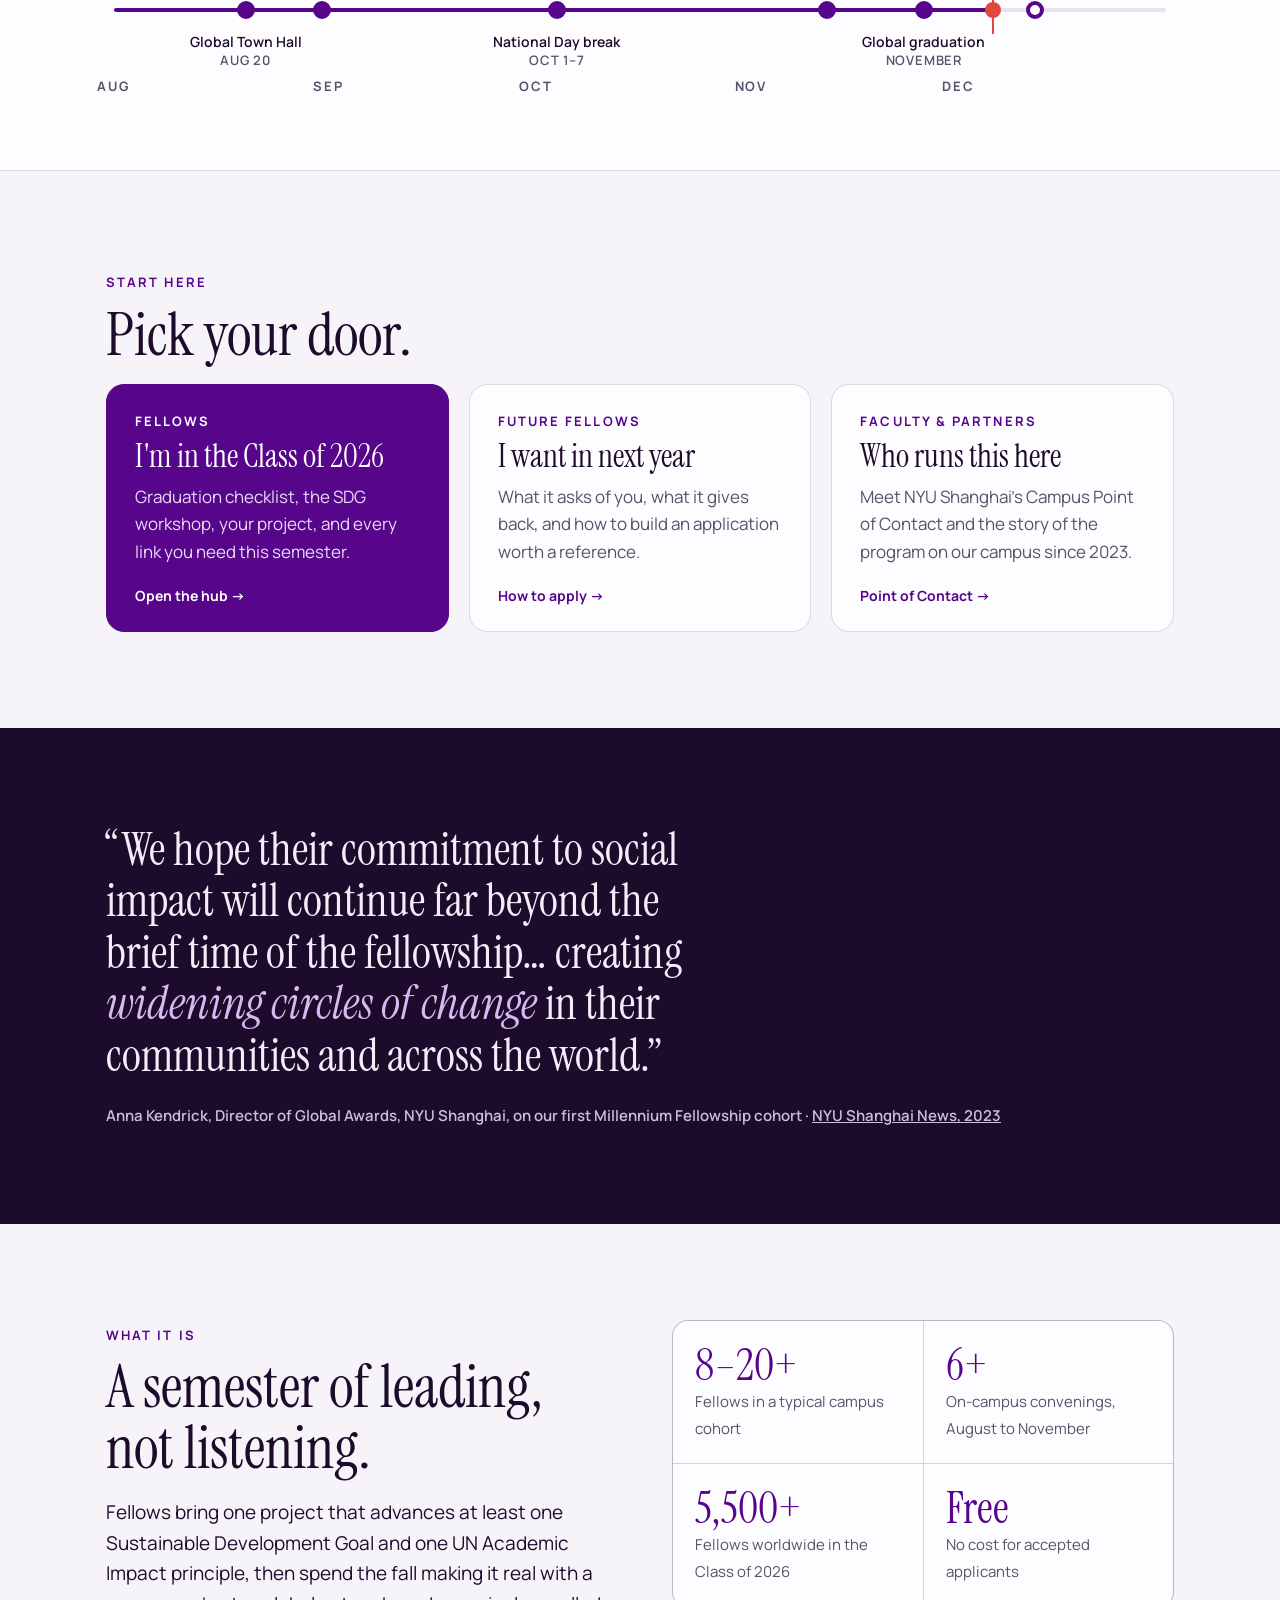
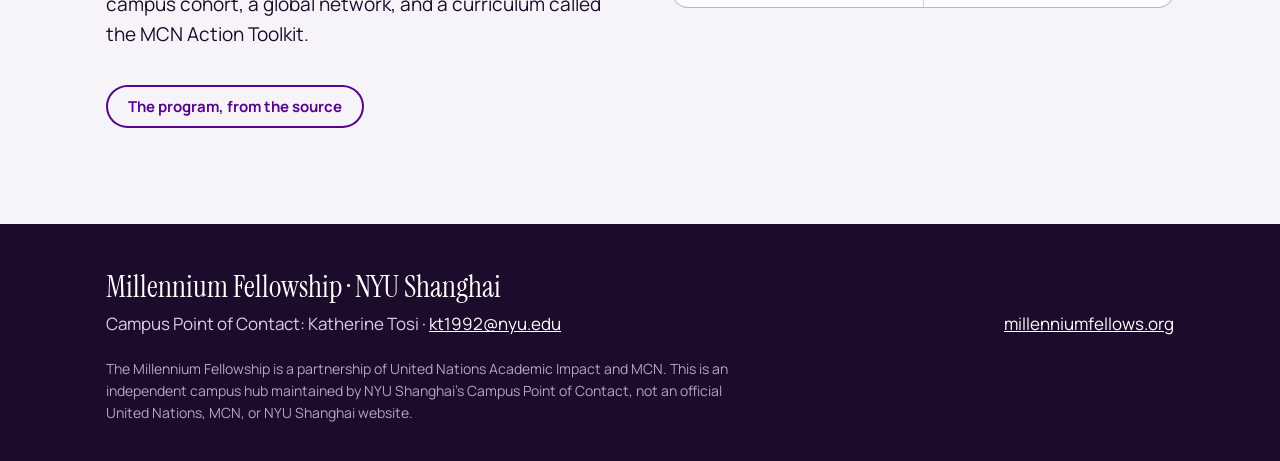
==== commit cdef0ea1: "Home: on-campus convenings 8+ -> 6+" ====
--- a/index.html
+++ b/index.html
@@ -74,7 +74,7 @@
 </div>
 <div class="facts">
 <div><b>8–20+</b><span>Fellows in a typical campus cohort</span></div>
-<div><b>8+</b><span>On-campus convenings, August to November</span></div>
+<div><b>6+</b><span>On-campus convenings, August to November</span></div>
 <div><b>5,500+</b><span>Fellows worldwide in the Class of 2026</span></div>
 <div><b>Free</b><span>No cost for accepted applicants</span></div>
 </div>
